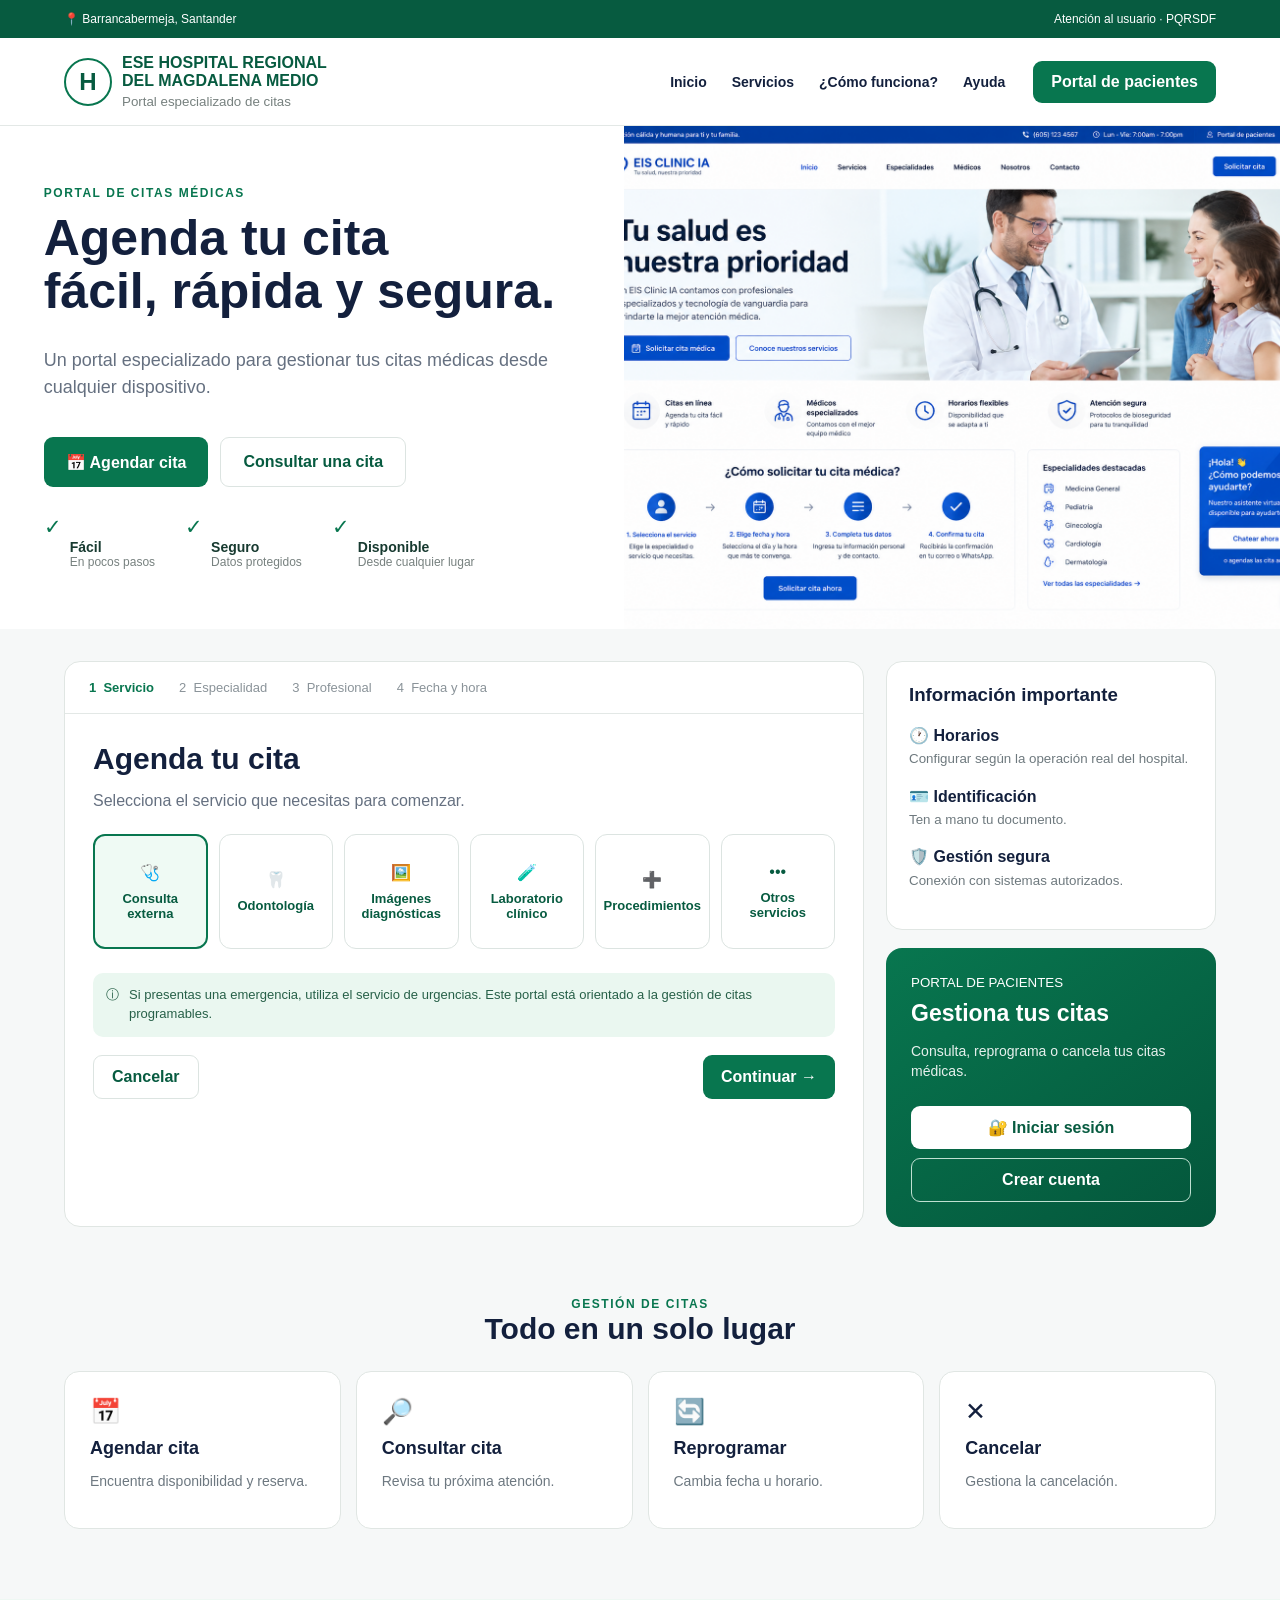
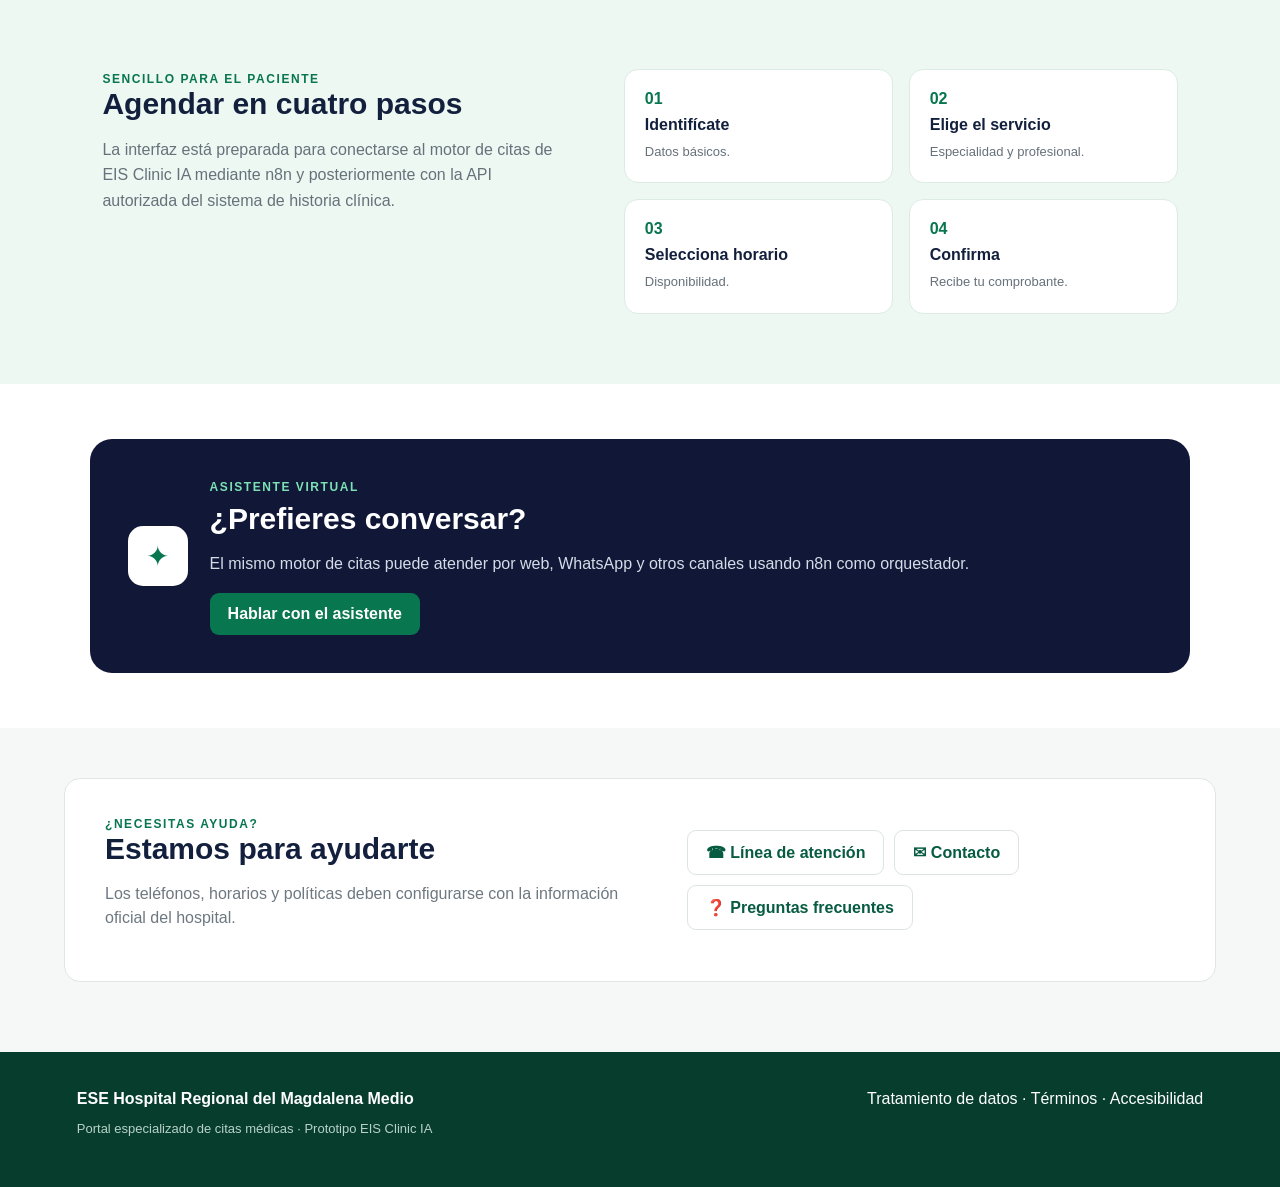
==== index.html @ a98072dd "Add files via upload" ====
<!doctype html>
<html lang="es">
<head>
<meta charset="utf-8">
<meta name="viewport" content="width=device-width,initial-scale=1">
<title>Portal de Citas | ESE Hospital Regional del Magdalena Medio</title>
<link rel="stylesheet" href="styles.css">
</head>
<body>
<div class="topbar"><span>📍 Barrancabermeja, Santander</span><span>Atención al usuario · PQRSDF</span></div>
<header>
  <a class="brand" href="#"><span class="logo">H</span><span><b>ESE HOSPITAL REGIONAL<br>DEL MAGDALENA MEDIO</b><small>Portal especializado de citas</small></span></a>
  <nav><a href="#inicio">Inicio</a><a href="#servicios">Servicios</a><a href="#como">¿Cómo funciona?</a><a href="#ayuda">Ayuda</a></nav>
  <a class="btn primary" href="#portal">Portal de pacientes</a>
</header>

<main id="inicio">
<section class="hero">
  <div class="heroText">
    <label>PORTAL DE CITAS MÉDICAS</label>
    <h1>Agenda tu cita<br><em>fácil, rápida y segura.</em></h1>
    <p>Un portal especializado para gestionar tus citas médicas desde cualquier dispositivo.</p>
    <div class="actions"><a class="btn primary big" href="#agendar">📅 Agendar cita</a><a class="btn light big" href="#portal">Consultar una cita</a></div>
    <div class="trust"><span>✓ <b>Fácil</b><small>En pocos pasos</small></span><span>✓ <b>Seguro</b><small>Datos protegidos</small></span><span>✓ <b>Disponible</b><small>Desde cualquier lugar</small></span></div>
  </div>
  <div class="heroImg"><img src="assets/hero-hospital.png" alt="Diseño conceptual del portal de citas"></div>
</section>

<section class="booking" id="agendar">
  <div class="card">
    <div class="steps"><b>1&nbsp; Servicio</b><span>2&nbsp; Especialidad</span><span>3&nbsp; Profesional</span><span>4&nbsp; Fecha y hora</span></div>
    <div class="inside">
      <h2>Agenda tu cita</h2><p class="muted">Selecciona el servicio que necesitas para comenzar.</p>
      <div class="services" id="servicios">
        <button class="service active" data-name="Consulta externa">🩺<b>Consulta<br>externa</b></button>
        <button class="service" data-name="Odontología">🦷<b>Odontología</b></button>
        <button class="service" data-name="Imágenes diagnósticas">🖼️<b>Imágenes<br>diagnósticas</b></button>
        <button class="service" data-name="Laboratorio clínico">🧪<b>Laboratorio<br>clínico</b></button>
        <button class="service" data-name="Procedimientos">➕<b>Procedimientos</b></button>
        <button class="service" data-name="Otros servicios">•••<b>Otros<br>servicios</b></button>
      </div>
      <div class="notice">ⓘ <span>Si presentas una emergencia, utiliza el servicio de urgencias. Este portal está orientado a la gestión de citas programables.</span></div>
      <div class="actions bottom"><a class="btn light" href="#inicio">Cancelar</a><button class="btn primary" id="continue">Continuar →</button></div>
    </div>
  </div>
  <aside>
    <div class="card info"><h3>Información importante</h3><p>🕐 <b>Horarios</b><br><small>Configurar según la operación real del hospital.</small></p><p>🪪 <b>Identificación</b><br><small>Ten a mano tu documento.</small></p><p>🛡️ <b>Gestión segura</b><br><small>Conexión con sistemas autorizados.</small></p></div>
    <div class="patient" id="portal"><small>PORTAL DE PACIENTES</small><h3>Gestiona tus citas</h3><p>Consulta, reprograma o cancela tus citas médicas.</p><button class="btn white">🔐 Iniciar sesión</button><button class="btn outline">Crear cuenta</button></div>
  </aside>
</section>

<section class="quick">
  <label>GESTIÓN DE CITAS</label><h2>Todo en un solo lugar</h2>
  <div class="quickGrid"><article>📅<h3>Agendar cita</h3><p>Encuentra disponibilidad y reserva.</p></article><article>🔎<h3>Consultar cita</h3><p>Revisa tu próxima atención.</p></article><article>🔄<h3>Reprogramar</h3><p>Cambia fecha u horario.</p></article><article>✕<h3>Cancelar</h3><p>Gestiona la cancelación.</p></article></div>
</section>

<section class="how" id="como"><div><label>SENCILLO PARA EL PACIENTE</label><h2>Agendar en cuatro pasos</h2><p>La interfaz está preparada para conectarse al motor de citas de EIS Clinic IA mediante n8n y posteriormente con la API autorizada del sistema de historia clínica.</p></div>
<div class="timeline"><div><b>01</b><strong>Identifícate</strong><p>Datos básicos.</p></div><div><b>02</b><strong>Elige el servicio</strong><p>Especialidad y profesional.</p></div><div><b>03</b><strong>Selecciona horario</strong><p>Disponibilidad.</p></div><div><b>04</b><strong>Confirma</strong><p>Recibe tu comprobante.</p></div></div></section>

<section class="ai"><div class="aiBox"><span class="aiIcon">✦</span><div><label>ASISTENTE VIRTUAL</label><h2>¿Prefieres conversar?</h2><p>El mismo motor de citas puede atender por web, WhatsApp y otros canales usando n8n como orquestador.</p><button class="btn primary">Hablar con el asistente</button></div></div></section>

<section class="help" id="ayuda"><div><label>¿NECESITAS AYUDA?</label><h2>Estamos para ayudarte</h2><p>Los teléfonos, horarios y políticas deben configurarse con la información oficial del hospital.</p></div><div class="helpBtns"><button class="btn light">☎ Línea de atención</button><button class="btn light">✉ Contacto</button><button class="btn light">❓ Preguntas frecuentes</button></div></section>
</main>
<footer><div><b>ESE Hospital Regional del Magdalena Medio</b><p>Portal especializado de citas médicas · Prototipo EIS Clinic IA</p></div><div><a>Tratamiento de datos</a> · <a>Términos</a> · <a>Accesibilidad</a></div></footer>
<div class="toast" id="toast"></div>
<script src="app.js"></script>
</body>
</html>
---- styles.css ----
*{box-sizing:border-box}body{margin:0;font-family:Inter,Arial,sans-serif;color:#13203d;background:#f6f8f8}a{text-decoration:none;color:inherit}button{font:inherit;cursor:pointer}.topbar{height:38px;background:#075b40;color:white;display:flex;justify-content:space-between;align-items:center;padding:0 5%;font-size:12px}header{height:88px;background:#fff;display:flex;align-items:center;gap:28px;padding:0 5%;border-bottom:1px solid #e3e8e6;position:sticky;top:0;z-index:5}.brand{display:flex;align-items:center;gap:10px;margin-right:auto;color:#075b40}.brand b{font-size:16px;line-height:1.05}.brand small{display:block;color:#77817f;margin-top:4px}.logo{width:48px;height:48px;border:2px solid #08764f;border-radius:50%;display:grid;place-items:center;font-size:24px;font-weight:800}nav{display:flex;gap:25px;font-size:14px;font-weight:700}nav a:hover{color:#08764f}.btn{border:0;border-radius:9px;padding:12px 18px;font-weight:750;display:inline-flex;justify-content:center;align-items:center}.primary{background:#08764f;color:white}.primary:hover{background:#04563b}.light{background:white;color:#075b40;border:1px solid #dce4e1}.big{padding:15px 22px}.hero{display:grid;grid-template-columns:1fr 1.05fr;background:#fff;min-height:430px}.heroText{padding:60px 7%;display:flex;justify-content:center;flex-direction:column}.heroText label,.quick>label,.how label,.ai label,.help label{font-size:12px;letter-spacing:.13em;font-weight:800;color:#08764f}.hero h1{font-size:50px;line-height:1.05;margin:12px 0}.hero h1 em{font-style:normal;color:#13203d}.heroText p{font-size:18px;line-height:1.5;color:#657080;max-width:590px}.actions{display:flex;gap:12px;flex-wrap:wrap;margin:18px 0 28px}.trust{display:flex;gap:30px;color:#08764f}.trust span{font-size:21px}.trust b,.trust small{display:block;margin-left:26px}.trust b{font-size:14px;color:#173a30}.trust small{font-size:12px;color:#77817f}.heroImg{overflow:hidden}.heroImg img{width:100%;height:100%;object-fit:cover}.booking{display:grid;grid-template-columns:minmax(0,1.8fr) 330px;gap:22px;padding:32px 5%;max-width:1500px;margin:auto}.card{background:#fff;border:1px solid #e0e6e3;border-radius:16px}.steps{display:flex;gap:25px;padding:18px 24px;border-bottom:1px solid #e3e8e6;color:#8a9399;font-size:13px}.steps b{color:#08764f}.inside{padding:28px}.inside h2,.quick h2,.how h2,.help h2{font-size:30px;margin:0 0 6px}.muted{color:#657080}.services{display:grid;grid-template-columns:repeat(6,1fr);gap:11px;margin:24px 0}.service{min-height:115px;border:1px solid #dce4e1;background:#fff;border-radius:12px;color:#075b40;display:flex;flex-direction:column;align-items:center;justify-content:center;gap:9px}.service.active{border:2px solid #08764f;background:#effaf4}.service b{font-size:13px;text-align:center}.notice{background:#eaf7f0;color:#276048;border-radius:10px;padding:13px;display:flex;gap:10px;font-size:13px;line-height:1.45}.bottom{justify-content:space-between}.info{padding:22px}.info h3{margin-top:0}.info p{line-height:1.4}.info small{color:#6e797e}.patient{margin-top:18px;background:linear-gradient(145deg,#08764f,#04563b);color:white;border-radius:16px;padding:25px}.patient h3{font-size:23px;margin:9px 0}.patient p{opacity:.9;line-height:1.45;font-size:14px}.white{background:#fff;color:#075b40;width:100%;margin-top:10px}.outline{background:transparent;color:white;border:1px solid #bfe0d1;width:100%;margin-top:9px}.quick{padding:35px 5% 70px;text-align:center;max-width:1400px;margin:auto}.quickGrid{display:grid;grid-template-columns:repeat(4,1fr);gap:15px;margin-top:25px}.quickGrid article{text-align:left;background:#fff;border:1px solid #e0e6e3;border-radius:15px;padding:25px;font-size:25px}.quickGrid h3{font-size:18px;margin:12px 0 5px}.quickGrid p{font-size:14px;color:#6d7880}.how{background:#eef8f3;padding:70px 8%;display:grid;grid-template-columns:1fr 1.2fr;gap:60px}.how p{color:#66717a;line-height:1.6}.timeline{display:grid;grid-template-columns:1fr 1fr;gap:16px}.timeline div{background:#fff;border:1px solid #dcebe3;border-radius:14px;padding:20px}.timeline b{color:#08764f}.timeline strong{display:block;margin:8px 0}.timeline p{margin:0;font-size:13px}.ai{background:#fff;padding:55px 7%}.aiBox{max-width:1150px;margin:auto;background:#111837;color:white;border-radius:22px;padding:38px;display:flex;gap:22px;align-items:center}.aiBox label{color:#7ce1b4}.aiBox h2{font-size:30px;margin:7px 0}.aiBox p{color:#d5dce8;line-height:1.55}.aiIcon{width:60px;height:60px;border-radius:15px;background:white;color:#08764f;display:grid;place-items:center;font-size:28px;flex:none}.help{margin:50px 5% 70px;padding:35px 40px;background:#fff;border:1px solid #e0e6e3;border-radius:16px;display:flex;justify-content:space-between;gap:25px;align-items:center}.help p{color:#6d7880;max-width:650px;line-height:1.5}.helpBtns{display:flex;gap:10px;flex-wrap:wrap}footer{background:#073d2d;color:white;padding:38px 6%;display:flex;justify-content:space-between;gap:25px}footer p{color:#b9d2c8;font-size:13px}.toast{position:fixed;right:25px;bottom:25px;background:#10213d;color:white;padding:14px 18px;border-radius:10px;opacity:0;transform:translateY(100px);transition:.25s}.toast.show{opacity:1;transform:none}@media(max-width:1000px){nav{display:none}.hero,.how,.booking{grid-template-columns:1fr}.heroImg{height:300px}.services{grid-template-columns:repeat(3,1fr)}.quickGrid{grid-template-columns:repeat(2,1fr)}}@media(max-width:600px){header{height:75px}.header>.btn{display:none}.brand b{font-size:12px}.brand small{font-size:10px}.hero h1{font-size:38px}.heroText{padding:45px 7%}.services,.quickGrid,.timeline{grid-template-columns:repeat(2,1fr)}.booking{padding:20px 4%}.steps{overflow:auto;white-space:nowrap}.trust{flex-direction:column;gap:8px}.aiBox{flex-direction:column;align-items:flex-start}.help{margin:35px 4%;padding:25px;display:block}footer{display:block}}
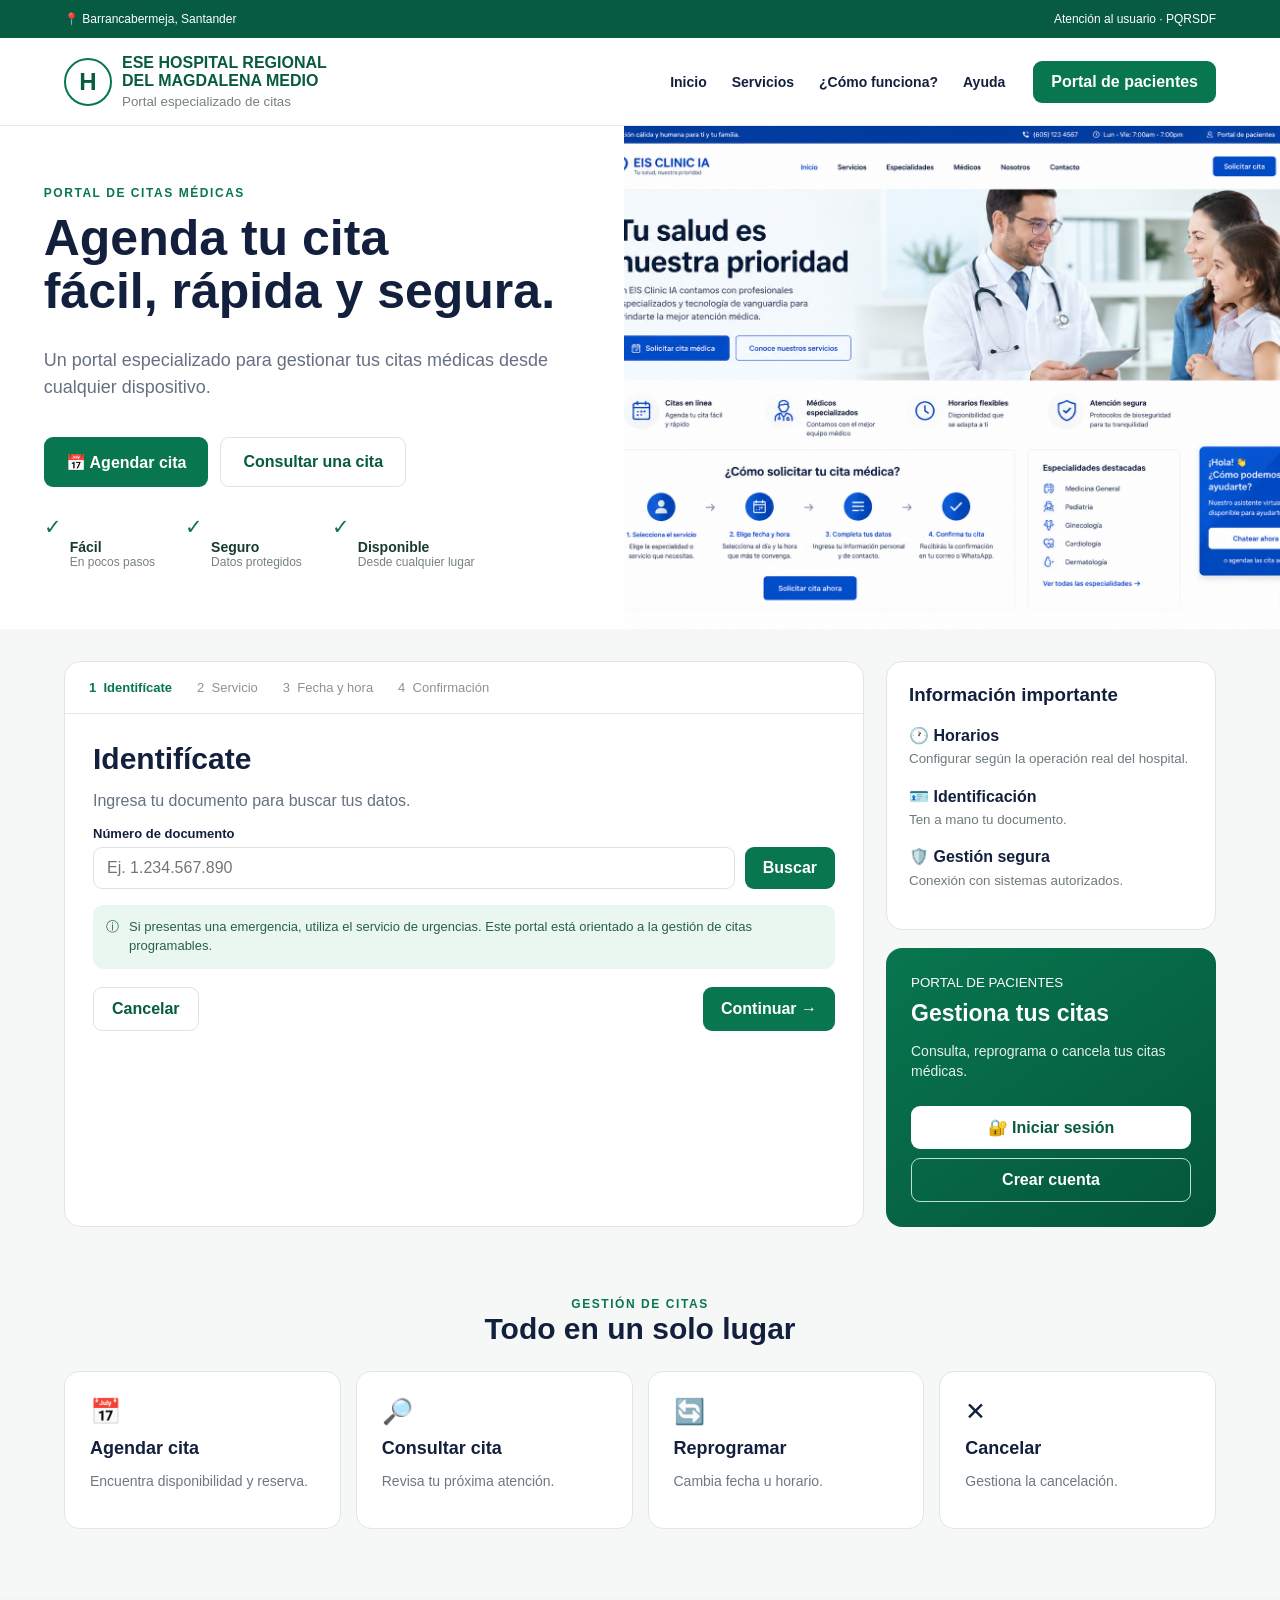
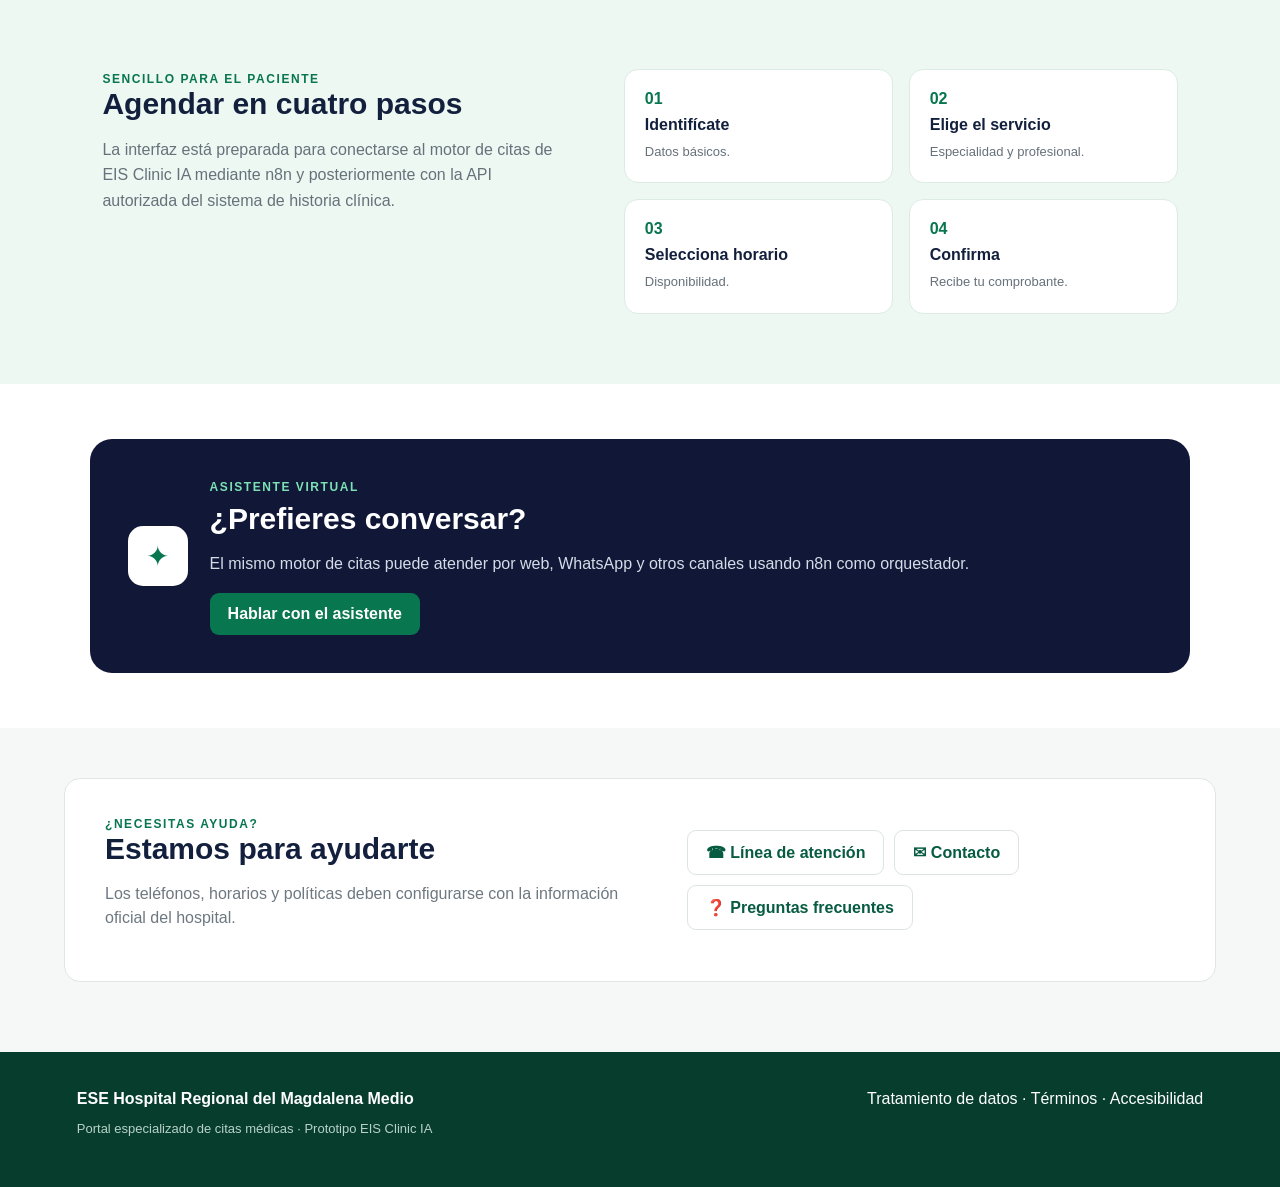
==== commit ddee8625: "Conecta el portal al backend real (FastAPI/Postgres) en vez del mock de n8n Reemplaza el flujo simul" ====
--- a/index.html
+++ b/index.html
@@ -28,20 +28,8 @@
 
 <section class="booking" id="agendar">
   <div class="card">
-    <div class="steps"><b>1&nbsp; Servicio</b><span>2&nbsp; Especialidad</span><span>3&nbsp; Profesional</span><span>4&nbsp; Fecha y hora</span></div>
-    <div class="inside">
-      <h2>Agenda tu cita</h2><p class="muted">Selecciona el servicio que necesitas para comenzar.</p>
-      <div class="services" id="servicios">
-        <button class="service active" data-name="Consulta externa">🩺<b>Consulta<br>externa</b></button>
-        <button class="service" data-name="Odontología">🦷<b>Odontología</b></button>
-        <button class="service" data-name="Imágenes diagnósticas">🖼️<b>Imágenes<br>diagnósticas</b></button>
-        <button class="service" data-name="Laboratorio clínico">🧪<b>Laboratorio<br>clínico</b></button>
-        <button class="service" data-name="Procedimientos">➕<b>Procedimientos</b></button>
-        <button class="service" data-name="Otros servicios">•••<b>Otros<br>servicios</b></button>
-      </div>
-      <div class="notice">ⓘ <span>Si presentas una emergencia, utiliza el servicio de urgencias. Este portal está orientado a la gestión de citas programables.</span></div>
-      <div class="actions bottom"><a class="btn light" href="#inicio">Cancelar</a><button class="btn primary" id="continue">Continuar →</button></div>
-    </div>
+    <div class="steps" id="steps"></div>
+    <div class="inside" id="wizard"></div>
   </div>
   <aside>
     <div class="card info"><h3>Información importante</h3><p>🕐 <b>Horarios</b><br><small>Configurar según la operación real del hospital.</small></p><p>🪪 <b>Identificación</b><br><small>Ten a mano tu documento.</small></p><p>🛡️ <b>Gestión segura</b><br><small>Conexión con sistemas autorizados.</small></p></div>
--- a/styles.css
+++ b/styles.css
@@ -1 +1,19 @@
-*{box-sizing:border-box}body{margin:0;font-family:Inter,Arial,sans-serif;color:#13203d;background:#f6f8f8}a{text-decoration:none;color:inherit}button{font:inherit;cursor:pointer}.topbar{height:38px;background:#075b40;color:white;display:flex;justify-content:space-between;align-items:center;padding:0 5%;font-size:12px}header{height:88px;background:#fff;display:flex;align-items:center;gap:28px;padding:0 5%;border-bottom:1px solid #e3e8e6;position:sticky;top:0;z-index:5}.brand{display:flex;align-items:center;gap:10px;margin-right:auto;color:#075b40}.brand b{font-size:16px;line-height:1.05}.brand small{display:block;color:#77817f;margin-top:4px}.logo{width:48px;height:48px;border:2px solid #08764f;border-radius:50%;display:grid;place-items:center;font-size:24px;font-weight:800}nav{display:flex;gap:25px;font-size:14px;font-weight:700}nav a:hover{color:#08764f}.btn{border:0;border-radius:9px;padding:12px 18px;font-weight:750;display:inline-flex;justify-content:center;align-items:center}.primary{background:#08764f;color:white}.primary:hover{background:#04563b}.light{background:white;color:#075b40;border:1px solid #dce4e1}.big{padding:15px 22px}.hero{display:grid;grid-template-columns:1fr 1.05fr;background:#fff;min-height:430px}.heroText{padding:60px 7%;display:flex;justify-content:center;flex-direction:column}.heroText label,.quick>label,.how label,.ai label,.help label{font-size:12px;letter-spacing:.13em;font-weight:800;color:#08764f}.hero h1{font-size:50px;line-height:1.05;margin:12px 0}.hero h1 em{font-style:normal;color:#13203d}.heroText p{font-size:18px;line-height:1.5;color:#657080;max-width:590px}.actions{display:flex;gap:12px;flex-wrap:wrap;margin:18px 0 28px}.trust{display:flex;gap:30px;color:#08764f}.trust span{font-size:21px}.trust b,.trust small{display:block;margin-left:26px}.trust b{font-size:14px;color:#173a30}.trust small{font-size:12px;color:#77817f}.heroImg{overflow:hidden}.heroImg img{width:100%;height:100%;object-fit:cover}.booking{display:grid;grid-template-columns:minmax(0,1.8fr) 330px;gap:22px;padding:32px 5%;max-width:1500px;margin:auto}.card{background:#fff;border:1px solid #e0e6e3;border-radius:16px}.steps{display:flex;gap:25px;padding:18px 24px;border-bottom:1px solid #e3e8e6;color:#8a9399;font-size:13px}.steps b{color:#08764f}.inside{padding:28px}.inside h2,.quick h2,.how h2,.help h2{font-size:30px;margin:0 0 6px}.muted{color:#657080}.services{display:grid;grid-template-columns:repeat(6,1fr);gap:11px;margin:24px 0}.service{min-height:115px;border:1px solid #dce4e1;background:#fff;border-radius:12px;color:#075b40;display:flex;flex-direction:column;align-items:center;justify-content:center;gap:9px}.service.active{border:2px solid #08764f;background:#effaf4}.service b{font-size:13px;text-align:center}.notice{background:#eaf7f0;color:#276048;border-radius:10px;padding:13px;display:flex;gap:10px;font-size:13px;line-height:1.45}.bottom{justify-content:space-between}.info{padding:22px}.info h3{margin-top:0}.info p{line-height:1.4}.info small{color:#6e797e}.patient{margin-top:18px;background:linear-gradient(145deg,#08764f,#04563b);color:white;border-radius:16px;padding:25px}.patient h3{font-size:23px;margin:9px 0}.patient p{opacity:.9;line-height:1.45;font-size:14px}.white{background:#fff;color:#075b40;width:100%;margin-top:10px}.outline{background:transparent;color:white;border:1px solid #bfe0d1;width:100%;margin-top:9px}.quick{padding:35px 5% 70px;text-align:center;max-width:1400px;margin:auto}.quickGrid{display:grid;grid-template-columns:repeat(4,1fr);gap:15px;margin-top:25px}.quickGrid article{text-align:left;background:#fff;border:1px solid #e0e6e3;border-radius:15px;padding:25px;font-size:25px}.quickGrid h3{font-size:18px;margin:12px 0 5px}.quickGrid p{font-size:14px;color:#6d7880}.how{background:#eef8f3;padding:70px 8%;display:grid;grid-template-columns:1fr 1.2fr;gap:60px}.how p{color:#66717a;line-height:1.6}.timeline{display:grid;grid-template-columns:1fr 1fr;gap:16px}.timeline div{background:#fff;border:1px solid #dcebe3;border-radius:14px;padding:20px}.timeline b{color:#08764f}.timeline strong{display:block;margin:8px 0}.timeline p{margin:0;font-size:13px}.ai{background:#fff;padding:55px 7%}.aiBox{max-width:1150px;margin:auto;background:#111837;color:white;border-radius:22px;padding:38px;display:flex;gap:22px;align-items:center}.aiBox label{color:#7ce1b4}.aiBox h2{font-size:30px;margin:7px 0}.aiBox p{color:#d5dce8;line-height:1.55}.aiIcon{width:60px;height:60px;border-radius:15px;background:white;color:#08764f;display:grid;place-items:center;font-size:28px;flex:none}.help{margin:50px 5% 70px;padding:35px 40px;background:#fff;border:1px solid #e0e6e3;border-radius:16px;display:flex;justify-content:space-between;gap:25px;align-items:center}.help p{color:#6d7880;max-width:650px;line-height:1.5}.helpBtns{display:flex;gap:10px;flex-wrap:wrap}footer{background:#073d2d;color:white;padding:38px 6%;display:flex;justify-content:space-between;gap:25px}footer p{color:#b9d2c8;font-size:13px}.toast{position:fixed;right:25px;bottom:25px;background:#10213d;color:white;padding:14px 18px;border-radius:10px;opacity:0;transform:translateY(100px);transition:.25s}.toast.show{opacity:1;transform:none}@media(max-width:1000px){nav{display:none}.hero,.how,.booking{grid-template-columns:1fr}.heroImg{height:300px}.services{grid-template-columns:repeat(3,1fr)}.quickGrid{grid-template-columns:repeat(2,1fr)}}@media(max-width:600px){header{height:75px}.header>.btn{display:none}.brand b{font-size:12px}.brand small{font-size:10px}.hero h1{font-size:38px}.heroText{padding:45px 7%}.services,.quickGrid,.timeline{grid-template-columns:repeat(2,1fr)}.booking{padding:20px 4%}.steps{overflow:auto;white-space:nowrap}.trust{flex-direction:column;gap:8px}.aiBox{flex-direction:column;align-items:flex-start}.help{margin:35px 4%;padding:25px;display:block}footer{display:block}}+*{box-sizing:border-box}body{margin:0;font-family:Inter,Arial,sans-serif;color:#13203d;background:#f6f8f8}a{text-decoration:none;color:inherit}button{font:inherit;cursor:pointer}.topbar{height:38px;background:#075b40;color:white;display:flex;justify-content:space-between;align-items:center;padding:0 5%;font-size:12px}header{height:88px;background:#fff;display:flex;align-items:center;gap:28px;padding:0 5%;border-bottom:1px solid #e3e8e6;position:sticky;top:0;z-index:5}.brand{display:flex;align-items:center;gap:10px;margin-right:auto;color:#075b40}.brand b{font-size:16px;line-height:1.05}.brand small{display:block;color:#77817f;margin-top:4px}.logo{width:48px;height:48px;border:2px solid #08764f;border-radius:50%;display:grid;place-items:center;font-size:24px;font-weight:800}nav{display:flex;gap:25px;font-size:14px;font-weight:700}nav a:hover{color:#08764f}.btn{border:0;border-radius:9px;padding:12px 18px;font-weight:750;display:inline-flex;justify-content:center;align-items:center}.primary{background:#08764f;color:white}.primary:hover{background:#04563b}.light{background:white;color:#075b40;border:1px solid #dce4e1}.big{padding:15px 22px}.hero{display:grid;grid-template-columns:1fr 1.05fr;background:#fff;min-height:430px}.heroText{padding:60px 7%;display:flex;justify-content:center;flex-direction:column}.heroText label,.quick>label,.how label,.ai label,.help label{font-size:12px;letter-spacing:.13em;font-weight:800;color:#08764f}.hero h1{font-size:50px;line-height:1.05;margin:12px 0}.hero h1 em{font-style:normal;color:#13203d}.heroText p{font-size:18px;line-height:1.5;color:#657080;max-width:590px}.actions{display:flex;gap:12px;flex-wrap:wrap;margin:18px 0 28px}.trust{display:flex;gap:30px;color:#08764f}.trust span{font-size:21px}.trust b,.trust small{display:block;margin-left:26px}.trust b{font-size:14px;color:#173a30}.trust small{font-size:12px;color:#77817f}.heroImg{overflow:hidden}.heroImg img{width:100%;height:100%;object-fit:cover}.booking{display:grid;grid-template-columns:minmax(0,1.8fr) 330px;gap:22px;padding:32px 5%;max-width:1500px;margin:auto}.card{background:#fff;border:1px solid #e0e6e3;border-radius:16px}.steps{display:flex;gap:25px;padding:18px 24px;border-bottom:1px solid #e3e8e6;color:#8a9399;font-size:13px}.steps b{color:#08764f}.inside{padding:28px}.inside h2,.quick h2,.how h2,.help h2{font-size:30px;margin:0 0 6px}.muted{color:#657080}.services{display:grid;grid-template-columns:repeat(6,1fr);gap:11px;margin:24px 0}.service{min-height:115px;border:1px solid #dce4e1;background:#fff;border-radius:12px;color:#075b40;display:flex;flex-direction:column;align-items:center;justify-content:center;gap:9px}.service.active{border:2px solid #08764f;background:#effaf4}.service b{font-size:13px;text-align:center}.notice{background:#eaf7f0;color:#276048;border-radius:10px;padding:13px;display:flex;gap:10px;font-size:13px;line-height:1.45}.bottom{justify-content:space-between}.info{padding:22px}.info h3{margin-top:0}.info p{line-height:1.4}.info small{color:#6e797e}.patient{margin-top:18px;background:linear-gradient(145deg,#08764f,#04563b);color:white;border-radius:16px;padding:25px}.patient h3{font-size:23px;margin:9px 0}.patient p{opacity:.9;line-height:1.45;font-size:14px}.white{background:#fff;color:#075b40;width:100%;margin-top:10px}.outline{background:transparent;color:white;border:1px solid #bfe0d1;width:100%;margin-top:9px}.quick{padding:35px 5% 70px;text-align:center;max-width:1400px;margin:auto}.quickGrid{display:grid;grid-template-columns:repeat(4,1fr);gap:15px;margin-top:25px}.quickGrid article{text-align:left;background:#fff;border:1px solid #e0e6e3;border-radius:15px;padding:25px;font-size:25px}.quickGrid h3{font-size:18px;margin:12px 0 5px}.quickGrid p{font-size:14px;color:#6d7880}.how{background:#eef8f3;padding:70px 8%;display:grid;grid-template-columns:1fr 1.2fr;gap:60px}.how p{color:#66717a;line-height:1.6}.timeline{display:grid;grid-template-columns:1fr 1fr;gap:16px}.timeline div{background:#fff;border:1px solid #dcebe3;border-radius:14px;padding:20px}.timeline b{color:#08764f}.timeline strong{display:block;margin:8px 0}.timeline p{margin:0;font-size:13px}.ai{background:#fff;padding:55px 7%}.aiBox{max-width:1150px;margin:auto;background:#111837;color:white;border-radius:22px;padding:38px;display:flex;gap:22px;align-items:center}.aiBox label{color:#7ce1b4}.aiBox h2{font-size:30px;margin:7px 0}.aiBox p{color:#d5dce8;line-height:1.55}.aiIcon{width:60px;height:60px;border-radius:15px;background:white;color:#08764f;display:grid;place-items:center;font-size:28px;flex:none}.help{margin:50px 5% 70px;padding:35px 40px;background:#fff;border:1px solid #e0e6e3;border-radius:16px;display:flex;justify-content:space-between;gap:25px;align-items:center}.help p{color:#6d7880;max-width:650px;line-height:1.5}.helpBtns{display:flex;gap:10px;flex-wrap:wrap}footer{background:#073d2d;color:white;padding:38px 6%;display:flex;justify-content:space-between;gap:25px}footer p{color:#b9d2c8;font-size:13px}.toast{position:fixed;right:25px;bottom:25px;background:#10213d;color:white;padding:14px 18px;border-radius:10px;opacity:0;transform:translateY(100px);transition:.25s}.toast.show{opacity:1;transform:none}
+.steps span,.steps b{cursor:default}
+.field{margin:0 0 16px}.field label{display:block;font-size:13px;font-weight:700;color:#13203d;margin-bottom:6px}
+.field input{width:100%;border:1px solid #dce4e1;border-radius:9px;padding:11px 13px;font:inherit;color:#13203d}
+.field input:disabled{background:#f3f5f4;color:#8a9399}
+.row2{display:grid;grid-template-columns:1fr 1fr;gap:14px}
+.slots{display:grid;grid-template-columns:repeat(4,1fr);gap:10px;margin:18px 0}
+.slot{border:1px solid #dce4e1;background:#fff;border-radius:10px;padding:12px;color:#075b40;font-weight:700;text-align:center}
+.slot.active{border:2px solid #08764f;background:#effaf4}
+.slot:disabled{opacity:.45;cursor:not-allowed}
+.summary{list-style:none;margin:18px 0;padding:0;display:flex;flex-direction:column;gap:10px}
+.summary li{display:flex;justify-content:space-between;border-bottom:1px solid #eef2f0;padding-bottom:9px;font-size:14px}
+.summary li b{color:#13203d}
+.alert{border-radius:10px;padding:13px;font-size:13px;line-height:1.45;margin:14px 0}
+.alert.info{background:#eaf7f0;color:#276048}
+.alert.error{background:#fdeceb;color:#a4342a}
+.alert.success{background:#e8f7ee;color:#0d6b3f;font-weight:700}
+@media(max-width:1000px){.row2,.slots{grid-template-columns:repeat(2,1fr)}}
+@media(max-width:600px){.row2,.slots{grid-template-columns:1fr}}@media(max-width:1000px){nav{display:none}.hero,.how,.booking{grid-template-columns:1fr}.heroImg{height:300px}.services{grid-template-columns:repeat(3,1fr)}.quickGrid{grid-template-columns:repeat(2,1fr)}}@media(max-width:600px){header{height:75px}.header>.btn{display:none}.brand b{font-size:12px}.brand small{font-size:10px}.hero h1{font-size:38px}.heroText{padding:45px 7%}.services,.quickGrid,.timeline{grid-template-columns:repeat(2,1fr)}.booking{padding:20px 4%}.steps{overflow:auto;white-space:nowrap}.trust{flex-direction:column;gap:8px}.aiBox{flex-direction:column;align-items:flex-start}.help{margin:35px 4%;padding:25px;display:block}footer{display:block}}
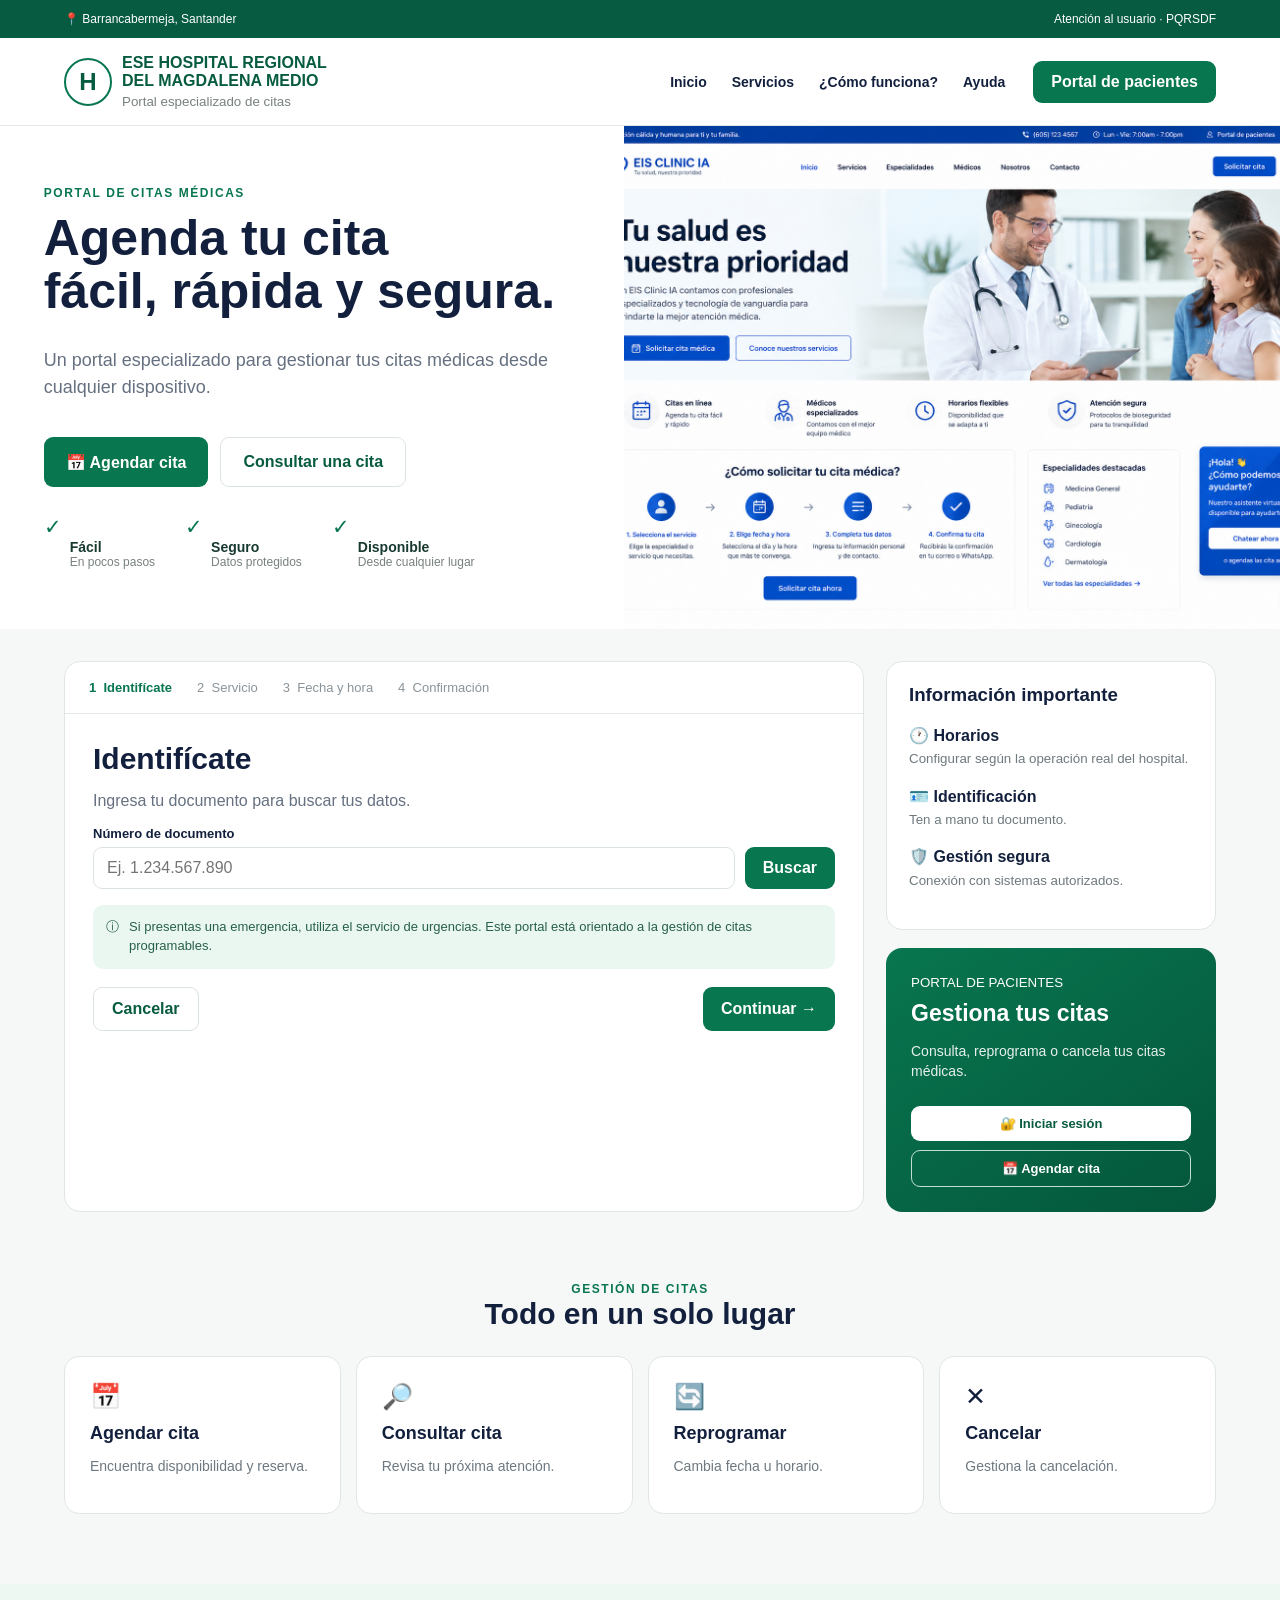
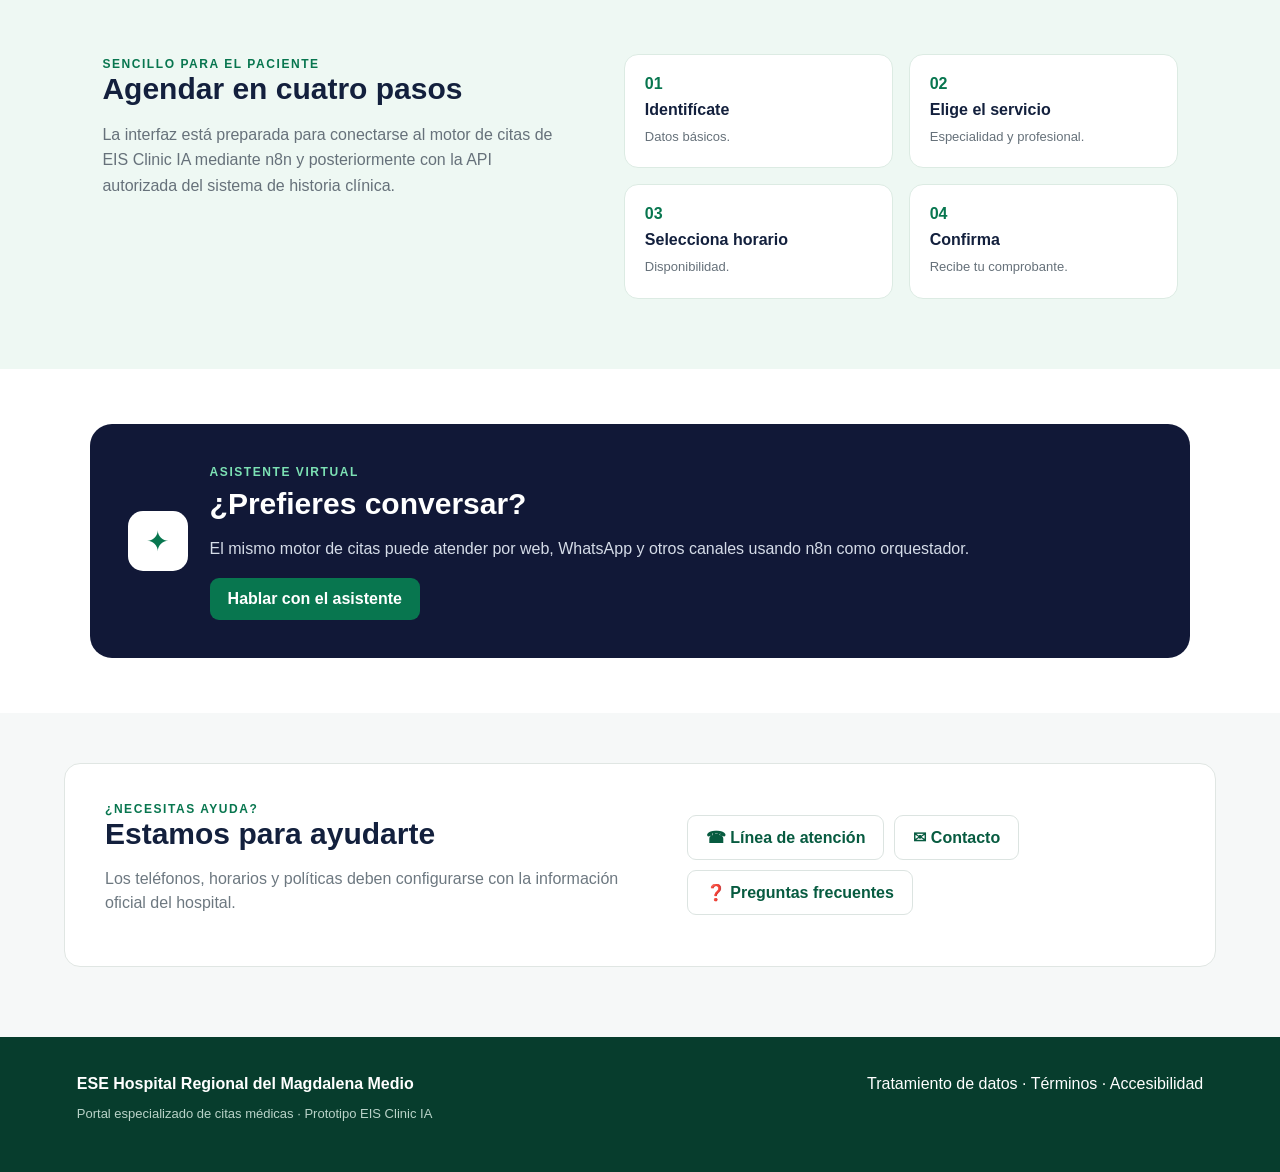
==== commit d51d29fd: "Publica la version completa del portal (login/consultar/cancelar/reprogramar) Esta version llevaba s" ====
--- a/index.html
+++ b/index.html
@@ -4,6 +4,10 @@
 <meta charset="utf-8">
 <meta name="viewport" content="width=device-width,initial-scale=1">
 <title>Portal de Citas | ESE Hospital Regional del Magdalena Medio</title>
+<link rel="icon" href="/favicon.ico" sizes="any">
+<link rel="icon" type="image/png" sizes="32x32" href="/favicon-32x32.png">
+<link rel="icon" type="image/png" sizes="16x16" href="/favicon-16x16.png">
+<link rel="apple-touch-icon" href="/apple-touch-icon.png">
 <link rel="stylesheet" href="styles.css">
 </head>
 <body>
@@ -33,7 +37,7 @@
   </div>
   <aside>
     <div class="card info"><h3>Información importante</h3><p>🕐 <b>Horarios</b><br><small>Configurar según la operación real del hospital.</small></p><p>🪪 <b>Identificación</b><br><small>Ten a mano tu documento.</small></p><p>🛡️ <b>Gestión segura</b><br><small>Conexión con sistemas autorizados.</small></p></div>
-    <div class="patient" id="portal"><small>PORTAL DE PACIENTES</small><h3>Gestiona tus citas</h3><p>Consulta, reprograma o cancela tus citas médicas.</p><button class="btn white">🔐 Iniciar sesión</button><button class="btn outline">Crear cuenta</button></div>
+    <div class="patient" id="portal"></div>
   </aside>
 </section>
 
--- a/styles.css
+++ b/styles.css
@@ -15,5 +15,21 @@
 .alert.info{background:#eaf7f0;color:#276048}
 .alert.error{background:#fdeceb;color:#a4342a}
 .alert.success{background:#e8f7ee;color:#0d6b3f;font-weight:700}
+.patient label{display:block;font-size:12px;font-weight:700;margin:12px 0 5px;opacity:.9}
+.patient input{width:100%;border:0;border-radius:8px;padding:10px 12px;font:inherit;color:#13203d}
+.patient .btn{font-size:13px;padding:10px 14px}
+.patient .miniLink{background:none;border:0;color:#d7ecdf;font-size:12px;text-decoration:underline;cursor:pointer;padding:0;margin-top:12px;display:inline-block}
+.patient .patientAlert{border-radius:8px;padding:10px;font-size:12px;line-height:1.4;margin-top:10px}
+.patient .patientAlert.info{background:rgba(255,255,255,.15)}
+.patient .patientAlert.error{background:#5c2320;color:#ffd9d5}
+.citaCard{background:rgba(255,255,255,.1);border-radius:10px;padding:12px;margin-top:10px;font-size:12px}
+.citaCard b{display:block;font-size:13px;margin-bottom:2px}
+.citaCard .estado{opacity:.85}
+.citaCard .citaBtns{display:flex;gap:6px;margin-top:8px}
+.citaCard .citaBtns button{flex:1;font-size:11px;padding:7px 8px;border-radius:6px;border:1px solid rgba(255,255,255,.4);background:transparent;color:#fff;cursor:pointer}
+.citaCard .citaBtns button:disabled{opacity:.4;cursor:not-allowed}
+.miniSlots{display:grid;grid-template-columns:repeat(3,1fr);gap:6px;margin-top:8px;max-height:160px;overflow-y:auto}
+.miniSlots button{font-size:11px;padding:6px;border-radius:6px;border:1px solid rgba(255,255,255,.4);background:transparent;color:#fff;cursor:pointer}
+.miniSlots button.active{background:#fff;color:#075b40;font-weight:700}
 @media(max-width:1000px){.row2,.slots{grid-template-columns:repeat(2,1fr)}}
 @media(max-width:600px){.row2,.slots{grid-template-columns:1fr}}@media(max-width:1000px){nav{display:none}.hero,.how,.booking{grid-template-columns:1fr}.heroImg{height:300px}.services{grid-template-columns:repeat(3,1fr)}.quickGrid{grid-template-columns:repeat(2,1fr)}}@media(max-width:600px){header{height:75px}.header>.btn{display:none}.brand b{font-size:12px}.brand small{font-size:10px}.hero h1{font-size:38px}.heroText{padding:45px 7%}.services,.quickGrid,.timeline{grid-template-columns:repeat(2,1fr)}.booking{padding:20px 4%}.steps{overflow:auto;white-space:nowrap}.trust{flex-direction:column;gap:8px}.aiBox{flex-direction:column;align-items:flex-start}.help{margin:35px 4%;padding:25px;display:block}footer{display:block}}
